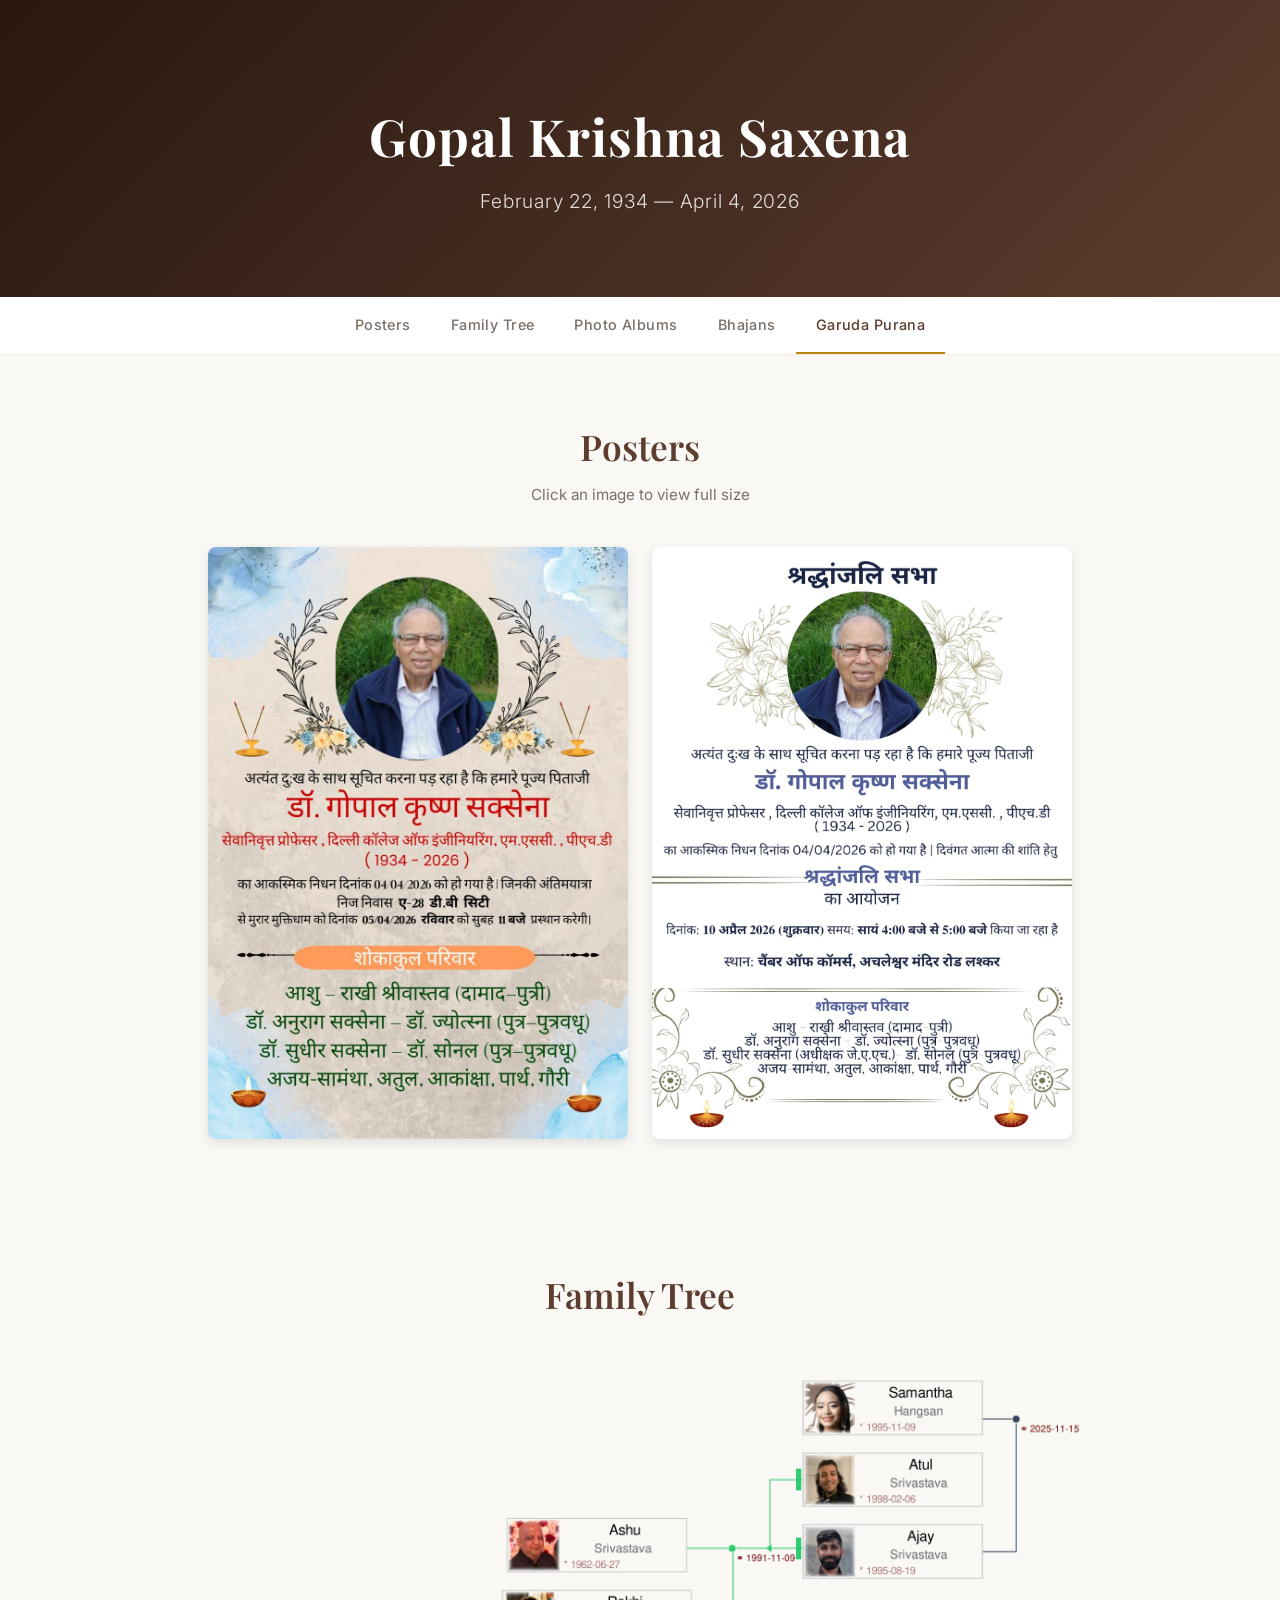
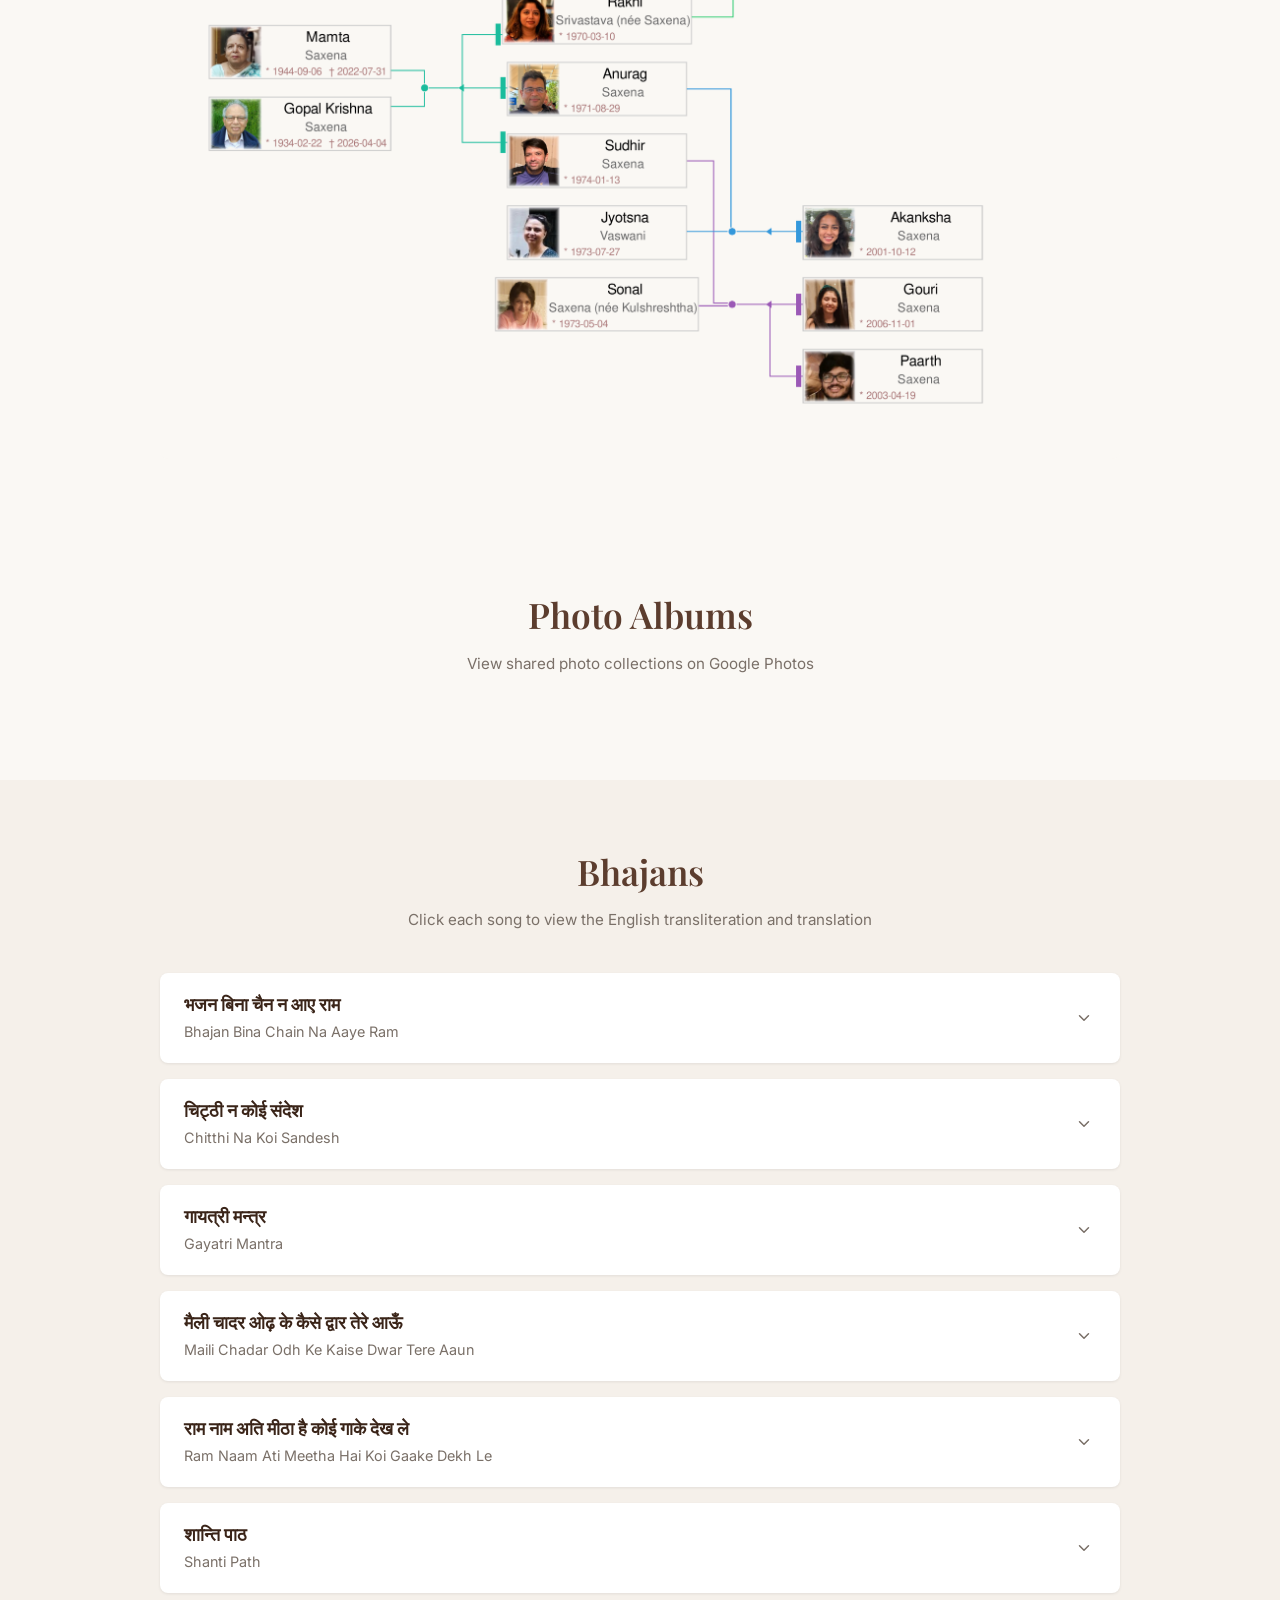
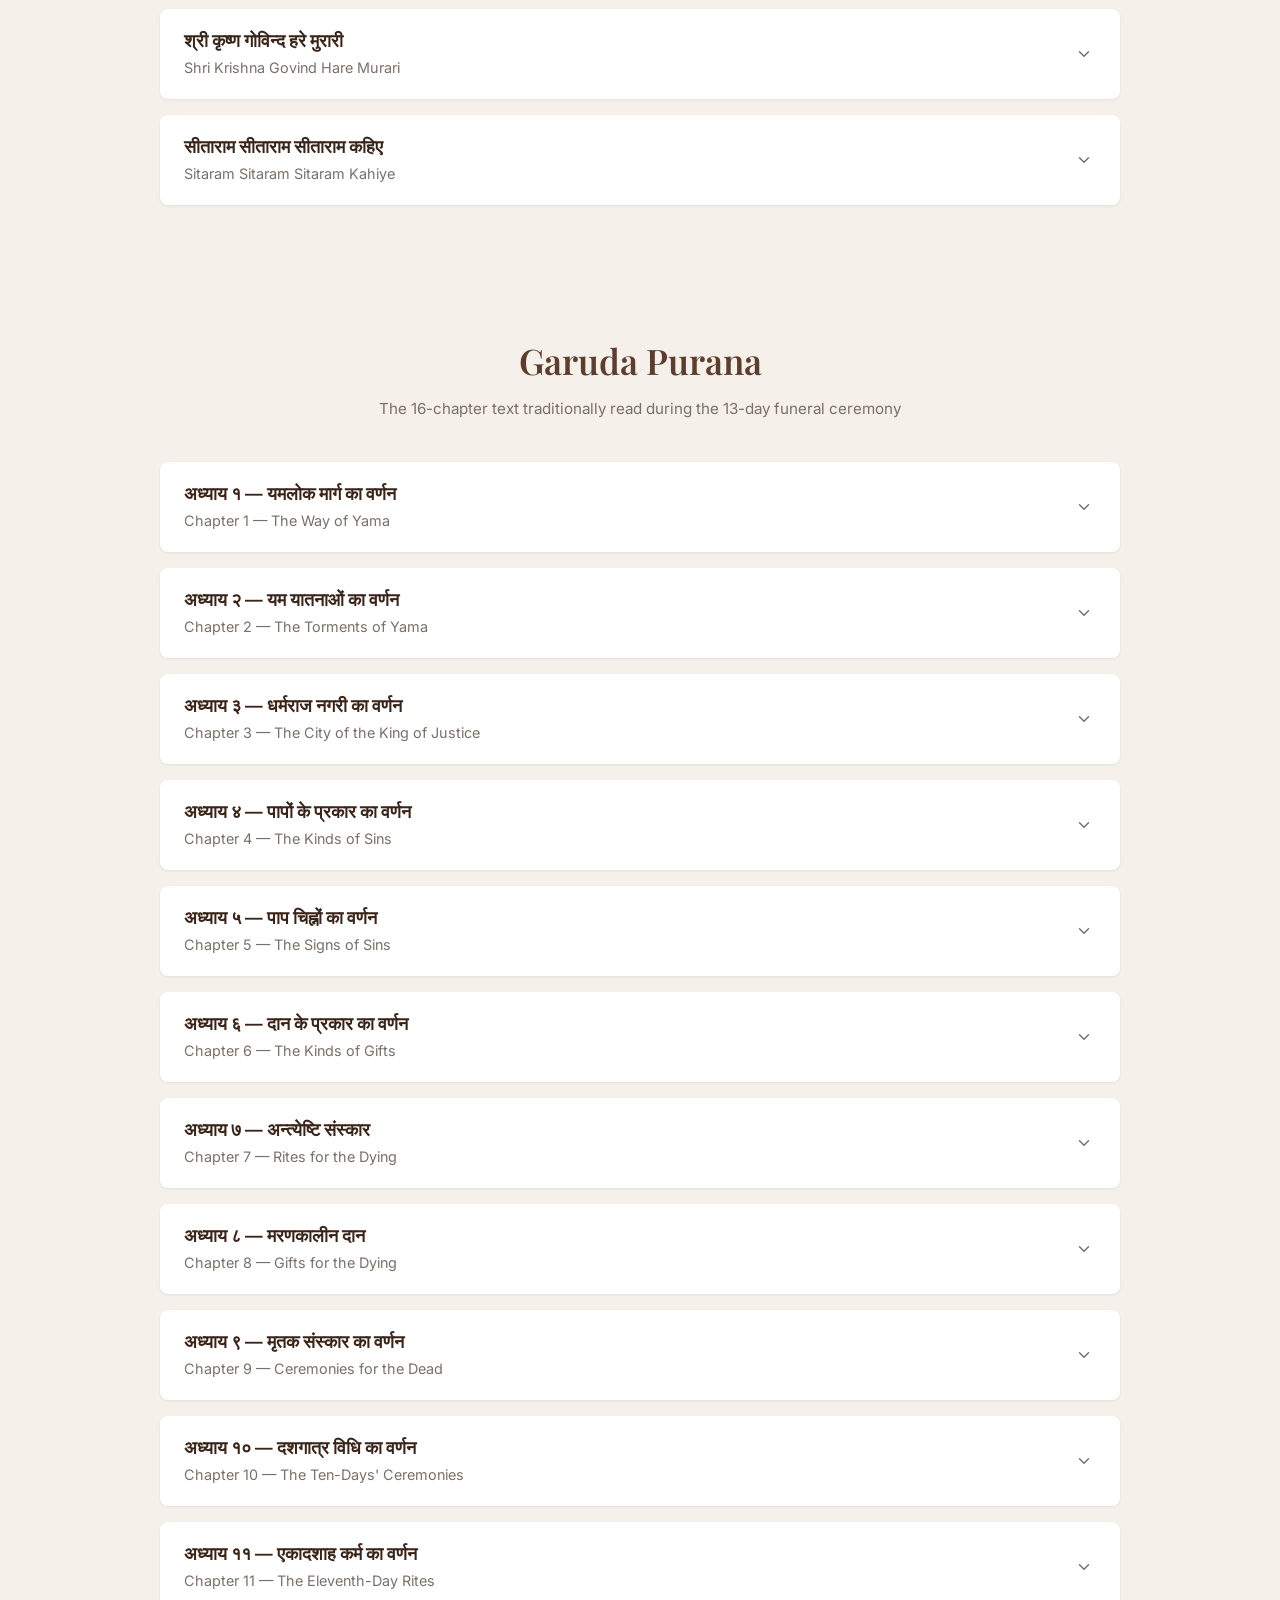
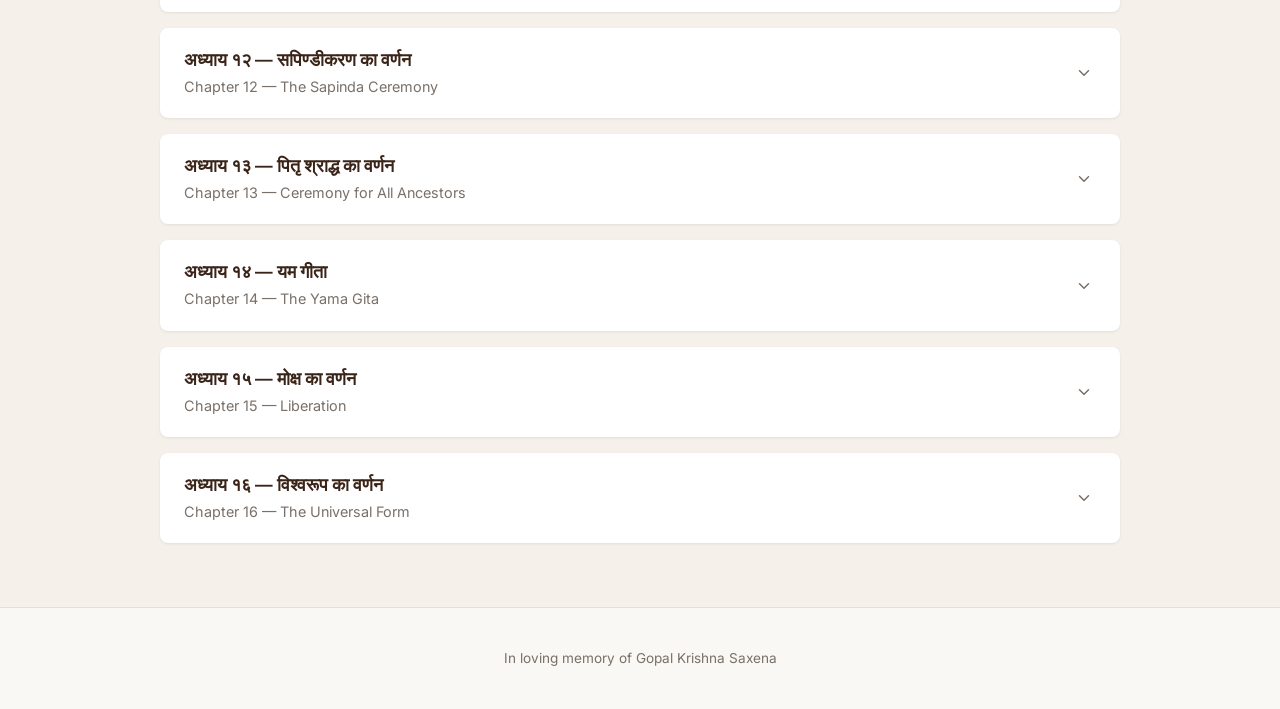
==== gopal-krishna-saxena/index.html @ dea7c31b "expand gk-saxena site into broader saxenafamily.com site" ====
<!DOCTYPE html>

<html lang="en">
<head>
<meta charset="utf-8"/>
<meta content="width=device-width, initial-scale=1.0" name="viewport"/>
<title>Gopal Krishna Saxena — In Loving Memory</title>
<meta content="A memorial tribute to Gopal Krishna Saxena (1934–2026). Photos, prayer songs with transliterations, and family photo albums." name="description"/>
<link href="https://fonts.googleapis.com" rel="preconnect"/>
<link crossorigin="" href="https://fonts.gstatic.com" rel="preconnect"/>
<link href="https://fonts.googleapis.com/css2?family=Playfair+Display:wght@400;600;700&amp;family=Inter:wght@300;400;500;600&amp;display=swap" rel="stylesheet"/>
<link href="style.css" rel="stylesheet"/>
</head>
<body>
<!-- ============ Hero ============ -->
<header class="hero">
<h1>Gopal Krishna Saxena</h1>
<p class="hero-dates">February 22, 1934 — April 4, 2026</p>
</header>
<!-- ============ Navbar ============ -->
<nav class="navbar">
<div class="nav-container">
<a class="nav-link" href="#posters">Posters</a>
<a class="nav-link" href="#family-tree">Family Tree</a>
<a class="nav-link" href="#photo-albums">Photo Albums</a>
<a class="nav-link" href="#bhajans">Bhajans</a>
<a class="nav-link" href="#garuda-purana">Garuda Purana</a>
</div>
</nav>
<main>
<!-- ============ Photos ============ -->
<section class="section" id="posters">
<div class="container">
<h2 class="section-title">Posters</h2>
<p class="section-subtitle">Click an image to view full size</p>
<div class="photo-grid" id="poster-grid">
</div>
</div>
</section>
<!-- ============ Family Tree ============ -->
<section class="section" id="family-tree">
<div class="container">
<h2 class="section-title">Family Tree</h2>
<div class="family-tree-container" id="family-tree-container">
</div>
</div>
</section>
<!-- ============ Albums ============ -->
<section class="section" id="photo-albums">
<div class="container">
<h2 class="section-title">Photo Albums</h2>
<p class="section-subtitle">View shared photo collections on Google Photos</p>
<div class="album-grid" id="album-grid"></div>
</div>
</section>
<!-- ============ Bhajans ============ -->
<section class="section section-alt" id="bhajans">
<div class="container">
<h2 class="section-title">Bhajans</h2>
<p class="section-subtitle">Click each song to view the English transliteration and translation</p>
<div class="bhajan-list">
<div class="bhajan-card" data-bhajan="bhajan-bina-chain-na-aaye-ram">
<div aria-expanded="false" class="bhajan-header" role="button" tabindex="0">
<div class="bhajan-titles">
<div class="bhajan-title-hi" lang="hi">भजन बिना चैन न आए राम</div>
<div class="bhajan-title-en">Bhajan Bina Chain Na Aaye Ram</div>
</div>
<span class="expand-icon"><svg viewbox="0 0 24 24"><polyline points="6 9 12 15 18 9"></polyline></svg></span>
</div>
<div class="bhajan-body">
<div class="bhajan-body-inner">
<div class="bhajan-content"><div class="lazy-load-placeholder">Loading...</div></div>
</div>
</div>
</div>
<div class="bhajan-card" data-bhajan="chitthi-na-koi-sandesh">
<div aria-expanded="false" class="bhajan-header" role="button" tabindex="0">
<div class="bhajan-titles">
<div class="bhajan-title-hi" lang="hi">चिट्ठी न कोई संदेश</div>
<div class="bhajan-title-en">Chitthi Na Koi Sandesh</div>
</div>
<span class="expand-icon"><svg viewbox="0 0 24 24"><polyline points="6 9 12 15 18 9"></polyline></svg></span>
</div>
<div class="bhajan-body">
<div class="bhajan-body-inner">
<div class="bhajan-content"><div class="lazy-load-placeholder">Loading...</div></div>
</div>
</div>
</div>
<div class="bhajan-card" data-bhajan="gayatri-mantra">
<div aria-expanded="false" class="bhajan-header" role="button" tabindex="0">
<div class="bhajan-titles">
<div class="bhajan-title-hi" lang="hi">गायत्री मन्त्र</div>
<div class="bhajan-title-en">Gayatri Mantra</div>
</div>
<span class="expand-icon"><svg viewbox="0 0 24 24"><polyline points="6 9 12 15 18 9"></polyline></svg></span>
</div>
<div class="bhajan-body">
<div class="bhajan-body-inner">
<div class="bhajan-content"><div class="lazy-load-placeholder">Loading...</div></div>
</div>
</div>
</div>
<div class="bhajan-card" data-bhajan="maili-chadar-odh-ke-kaise-dwar-tere-aaun">
<div aria-expanded="false" class="bhajan-header" role="button" tabindex="0">
<div class="bhajan-titles">
<div class="bhajan-title-hi" lang="hi">मैली चादर ओढ़ के कैसे द्वार तेरे आऊँ</div>
<div class="bhajan-title-en">Maili Chadar Odh Ke Kaise Dwar Tere Aaun</div>
</div>
<span class="expand-icon"><svg viewbox="0 0 24 24"><polyline points="6 9 12 15 18 9"></polyline></svg></span>
</div>
<div class="bhajan-body">
<div class="bhajan-body-inner">
<div class="bhajan-content"><div class="lazy-load-placeholder">Loading...</div></div>
</div>
</div>
</div>
<div class="bhajan-card" data-bhajan="ram-naam-ati-meetha-hai-koi-gaake-dekh-le">
<div aria-expanded="false" class="bhajan-header" role="button" tabindex="0">
<div class="bhajan-titles">
<div class="bhajan-title-hi" lang="hi">राम नाम अति मीठा है कोई गाके देख ले</div>
<div class="bhajan-title-en">Ram Naam Ati Meetha Hai Koi Gaake Dekh Le</div>
</div>
<span class="expand-icon"><svg viewbox="0 0 24 24"><polyline points="6 9 12 15 18 9"></polyline></svg></span>
</div>
<div class="bhajan-body">
<div class="bhajan-body-inner">
<div class="bhajan-content"><div class="lazy-load-placeholder">Loading...</div></div>
</div>
</div>
</div>
<div class="bhajan-card" data-bhajan="shanti-path">
<div aria-expanded="false" class="bhajan-header" role="button" tabindex="0">
<div class="bhajan-titles">
<div class="bhajan-title-hi" lang="hi">शान्ति पाठ</div>
<div class="bhajan-title-en">Shanti Path</div>
</div>
<span class="expand-icon"><svg viewbox="0 0 24 24"><polyline points="6 9 12 15 18 9"></polyline></svg></span>
</div>
<div class="bhajan-body">
<div class="bhajan-body-inner">
<div class="bhajan-content"><div class="lazy-load-placeholder">Loading...</div></div>
</div>
</div>
</div>
<div class="bhajan-card" data-bhajan="shri-krishna-govind-hare-murari">
<div aria-expanded="false" class="bhajan-header" role="button" tabindex="0">
<div class="bhajan-titles">
<div class="bhajan-title-hi" lang="hi">श्री कृष्ण गोविन्द हरे मुरारी</div>
<div class="bhajan-title-en">Shri Krishna Govind Hare Murari</div>
</div>
<span class="expand-icon"><svg viewbox="0 0 24 24"><polyline points="6 9 12 15 18 9"></polyline></svg></span>
</div>
<div class="bhajan-body">
<div class="bhajan-body-inner">
<div class="bhajan-content"><div class="lazy-load-placeholder">Loading...</div></div>
</div>
</div>
</div>
<div class="bhajan-card" data-bhajan="sitaram-sitaram-sitaram-kahiye">
<div aria-expanded="false" class="bhajan-header" role="button" tabindex="0">
<div class="bhajan-titles">
<div class="bhajan-title-hi" lang="hi">सीताराम सीताराम सीताराम कहिए</div>
<div class="bhajan-title-en">Sitaram Sitaram Sitaram Kahiye</div>
</div>
<span class="expand-icon"><svg viewbox="0 0 24 24"><polyline points="6 9 12 15 18 9"></polyline></svg></span>
</div>
<div class="bhajan-body">
<div class="bhajan-body-inner">
<div class="bhajan-content"><div class="lazy-load-placeholder">Loading...</div></div>
</div>
</div>
</div>
</div><!-- /bhajan-list -->
</div>
</section>
<!-- ============ Garuda Purana ============ -->
<section class="section section-alt" id="garuda-purana">
<div class="container">
<h2 class="section-title">Garuda Purana</h2>
<p class="section-subtitle">The 16-chapter text traditionally read during the 13-day funeral ceremony</p>
<div class="bhajan-list" id="garuda-purana-list">
<div class="bhajan-card" data-chapter="01"><div aria-expanded="false" class="bhajan-header" role="button" tabindex="0"><div class="bhajan-titles"><div class="bhajan-title-hi" lang="hi">अध्याय १ — यमलोक मार्ग का वर्णन</div><div class="bhajan-title-en">Chapter 1 — The Way of Yama</div></div><span class="expand-icon"><svg viewbox="0 0 24 24"><polyline points="6 9 12 15 18 9"></polyline></svg></span></div><div class="bhajan-body"><div class="bhajan-body-inner"><div class="bhajan-content"><div class="lazy-load-placeholder">Loading...</div></div></div></div></div>
<div class="bhajan-card" data-chapter="02"><div aria-expanded="false" class="bhajan-header" role="button" tabindex="0"><div class="bhajan-titles"><div class="bhajan-title-hi" lang="hi">अध्याय २ — यम यातनाओं का वर्णन</div><div class="bhajan-title-en">Chapter 2 — The Torments of Yama</div></div><span class="expand-icon"><svg viewbox="0 0 24 24"><polyline points="6 9 12 15 18 9"></polyline></svg></span></div><div class="bhajan-body"><div class="bhajan-body-inner"><div class="bhajan-content"><div class="lazy-load-placeholder">Loading...</div></div></div></div></div>
<div class="bhajan-card" data-chapter="03"><div aria-expanded="false" class="bhajan-header" role="button" tabindex="0"><div class="bhajan-titles"><div class="bhajan-title-hi" lang="hi">अध्याय ३ — धर्मराज नगरी का वर्णन</div><div class="bhajan-title-en">Chapter 3 — The City of the King of Justice</div></div><span class="expand-icon"><svg viewbox="0 0 24 24"><polyline points="6 9 12 15 18 9"></polyline></svg></span></div><div class="bhajan-body"><div class="bhajan-body-inner"><div class="bhajan-content"><div class="lazy-load-placeholder">Loading...</div></div></div></div></div>
<div class="bhajan-card" data-chapter="04"><div aria-expanded="false" class="bhajan-header" role="button" tabindex="0"><div class="bhajan-titles"><div class="bhajan-title-hi" lang="hi">अध्याय ४ — पापों के प्रकार का वर्णन</div><div class="bhajan-title-en">Chapter 4 — The Kinds of Sins</div></div><span class="expand-icon"><svg viewbox="0 0 24 24"><polyline points="6 9 12 15 18 9"></polyline></svg></span></div><div class="bhajan-body"><div class="bhajan-body-inner"><div class="bhajan-content"><div class="lazy-load-placeholder">Loading...</div></div></div></div></div>
<div class="bhajan-card" data-chapter="05"><div aria-expanded="false" class="bhajan-header" role="button" tabindex="0"><div class="bhajan-titles"><div class="bhajan-title-hi" lang="hi">अध्याय ५ — पाप चिह्नों का वर्णन</div><div class="bhajan-title-en">Chapter 5 — The Signs of Sins</div></div><span class="expand-icon"><svg viewbox="0 0 24 24"><polyline points="6 9 12 15 18 9"></polyline></svg></span></div><div class="bhajan-body"><div class="bhajan-body-inner"><div class="bhajan-content"><div class="lazy-load-placeholder">Loading...</div></div></div></div></div>
<div class="bhajan-card" data-chapter="06"><div aria-expanded="false" class="bhajan-header" role="button" tabindex="0"><div class="bhajan-titles"><div class="bhajan-title-hi" lang="hi">अध्याय ६ — दान के प्रकार का वर्णन</div><div class="bhajan-title-en">Chapter 6 — The Kinds of Gifts</div></div><span class="expand-icon"><svg viewbox="0 0 24 24"><polyline points="6 9 12 15 18 9"></polyline></svg></span></div><div class="bhajan-body"><div class="bhajan-body-inner"><div class="bhajan-content"><div class="lazy-load-placeholder">Loading...</div></div></div></div></div>
<div class="bhajan-card" data-chapter="07"><div aria-expanded="false" class="bhajan-header" role="button" tabindex="0"><div class="bhajan-titles"><div class="bhajan-title-hi" lang="hi">अध्याय ७ — अन्त्येष्टि संस्कार</div><div class="bhajan-title-en">Chapter 7 — Rites for the Dying</div></div><span class="expand-icon"><svg viewbox="0 0 24 24"><polyline points="6 9 12 15 18 9"></polyline></svg></span></div><div class="bhajan-body"><div class="bhajan-body-inner"><div class="bhajan-content"><div class="lazy-load-placeholder">Loading...</div></div></div></div></div>
<div class="bhajan-card" data-chapter="08"><div aria-expanded="false" class="bhajan-header" role="button" tabindex="0"><div class="bhajan-titles"><div class="bhajan-title-hi" lang="hi">अध्याय ८ — मरणकालीन दान</div><div class="bhajan-title-en">Chapter 8 — Gifts for the Dying</div></div><span class="expand-icon"><svg viewbox="0 0 24 24"><polyline points="6 9 12 15 18 9"></polyline></svg></span></div><div class="bhajan-body"><div class="bhajan-body-inner"><div class="bhajan-content"><div class="lazy-load-placeholder">Loading...</div></div></div></div></div>
<div class="bhajan-card" data-chapter="09"><div aria-expanded="false" class="bhajan-header" role="button" tabindex="0"><div class="bhajan-titles"><div class="bhajan-title-hi" lang="hi">अध्याय ९ — मृतक संस्कार का वर्णन</div><div class="bhajan-title-en">Chapter 9 — Ceremonies for the Dead</div></div><span class="expand-icon"><svg viewbox="0 0 24 24"><polyline points="6 9 12 15 18 9"></polyline></svg></span></div><div class="bhajan-body"><div class="bhajan-body-inner"><div class="bhajan-content"><div class="lazy-load-placeholder">Loading...</div></div></div></div></div>
<div class="bhajan-card" data-chapter="10"><div aria-expanded="false" class="bhajan-header" role="button" tabindex="0"><div class="bhajan-titles"><div class="bhajan-title-hi" lang="hi">अध्याय १० — दशगात्र विधि का वर्णन</div><div class="bhajan-title-en">Chapter 10 — The Ten-Days' Ceremonies</div></div><span class="expand-icon"><svg viewbox="0 0 24 24"><polyline points="6 9 12 15 18 9"></polyline></svg></span></div><div class="bhajan-body"><div class="bhajan-body-inner"><div class="bhajan-content"><div class="lazy-load-placeholder">Loading...</div></div></div></div></div>
<div class="bhajan-card" data-chapter="11"><div aria-expanded="false" class="bhajan-header" role="button" tabindex="0"><div class="bhajan-titles"><div class="bhajan-title-hi" lang="hi">अध्याय ११ — एकादशाह कर्म का वर्णन</div><div class="bhajan-title-en">Chapter 11 — The Eleventh-Day Rites</div></div><span class="expand-icon"><svg viewbox="0 0 24 24"><polyline points="6 9 12 15 18 9"></polyline></svg></span></div><div class="bhajan-body"><div class="bhajan-body-inner"><div class="bhajan-content"><div class="lazy-load-placeholder">Loading...</div></div></div></div></div>
<div class="bhajan-card" data-chapter="12"><div aria-expanded="false" class="bhajan-header" role="button" tabindex="0"><div class="bhajan-titles"><div class="bhajan-title-hi" lang="hi">अध्याय १२ — सपिण्डीकरण का वर्णन</div><div class="bhajan-title-en">Chapter 12 — The Sapinda Ceremony</div></div><span class="expand-icon"><svg viewbox="0 0 24 24"><polyline points="6 9 12 15 18 9"></polyline></svg></span></div><div class="bhajan-body"><div class="bhajan-body-inner"><div class="bhajan-content"><div class="lazy-load-placeholder">Loading...</div></div></div></div></div>
<div class="bhajan-card" data-chapter="13"><div aria-expanded="false" class="bhajan-header" role="button" tabindex="0"><div class="bhajan-titles"><div class="bhajan-title-hi" lang="hi">अध्याय १३ — पितृ श्राद्ध का वर्णन</div><div class="bhajan-title-en">Chapter 13 — Ceremony for All Ancestors</div></div><span class="expand-icon"><svg viewbox="0 0 24 24"><polyline points="6 9 12 15 18 9"></polyline></svg></span></div><div class="bhajan-body"><div class="bhajan-body-inner"><div class="bhajan-content"><div class="lazy-load-placeholder">Loading...</div></div></div></div></div>
<div class="bhajan-card" data-chapter="14"><div aria-expanded="false" class="bhajan-header" role="button" tabindex="0"><div class="bhajan-titles"><div class="bhajan-title-hi" lang="hi">अध्याय १४ — यम गीता</div><div class="bhajan-title-en">Chapter 14 — The Yama Gita</div></div><span class="expand-icon"><svg viewbox="0 0 24 24"><polyline points="6 9 12 15 18 9"></polyline></svg></span></div><div class="bhajan-body"><div class="bhajan-body-inner"><div class="bhajan-content"><div class="lazy-load-placeholder">Loading...</div></div></div></div></div>
<div class="bhajan-card" data-chapter="15"><div aria-expanded="false" class="bhajan-header" role="button" tabindex="0"><div class="bhajan-titles"><div class="bhajan-title-hi" lang="hi">अध्याय १५ — मोक्ष का वर्णन</div><div class="bhajan-title-en">Chapter 15 — Liberation</div></div><span class="expand-icon"><svg viewbox="0 0 24 24"><polyline points="6 9 12 15 18 9"></polyline></svg></span></div><div class="bhajan-body"><div class="bhajan-body-inner"><div class="bhajan-content"><div class="lazy-load-placeholder">Loading...</div></div></div></div></div>
<div class="bhajan-card" data-chapter="16"><div aria-expanded="false" class="bhajan-header" role="button" tabindex="0"><div class="bhajan-titles"><div class="bhajan-title-hi" lang="hi">अध्याय १६ — विश्वरूप का वर्णन</div><div class="bhajan-title-en">Chapter 16 — The Universal Form</div></div><span class="expand-icon"><svg viewbox="0 0 24 24"><polyline points="6 9 12 15 18 9"></polyline></svg></span></div><div class="bhajan-body"><div class="bhajan-body-inner"><div class="bhajan-content"><div class="lazy-load-placeholder">Loading...</div></div></div></div></div>
</div><!-- /garuda-purana-list -->
</div>
</section>
</main>
<!-- ============ Footer ============ -->
<footer class="footer">
<p>In loving memory of Gopal Krishna Saxena</p>
</footer>
<!-- ============ Lightbox ============ -->
<div class="lightbox" id="lightbox">
<button aria-label="Close" class="lightbox-close">×</button>
<img alt="" id="lightbox-img" src=""/>
</div>
<script src="script.js"></script>
</body>
</html>
---- gopal-krishna-saxena/style.css ----
/* ============================================================
   Memorial Website for Gopal Krishna Saxena
   ============================================================ */

:root {
  --color-bg: #faf8f4;
  --color-surface: #ffffff;
  --color-primary: #5c3d2e;
  --color-primary-dark: #3a2418;
  --color-accent: #b8860b;
  --color-accent-light: #d4a843;
  --color-text: #2d2a26;
  --color-text-muted: #7a7068;
  --color-border: #e6ddd4;
  --color-border-light: #f0ebe5;
  --color-hero-start: #2a1810;
  --color-hero-end: #5c3d2e;
  --color-section-alt: #f5f0ea;
  --shadow-sm: 0 1px 3px rgba(0, 0, 0, 0.08);
  --shadow-md: 0 4px 12px rgba(0, 0, 0, 0.1);
  --shadow-lg: 0 8px 24px rgba(0, 0, 0, 0.12);
  --radius: 8px;
  --max-width: 960px;
  --transition: 0.3s ease;
}

/* Reset */
*, *::before, *::after {
  box-sizing: border-box;
  margin: 0;
  padding: 0;
}

html, body {
  overflow-x: hidden;
}

html {
  scroll-behavior: smooth;
  scroll-padding-top: 64px;
}

body {
  font-family: 'Inter', -apple-system, BlinkMacSystemFont, 'Segoe UI', sans-serif;
  color: var(--color-text);
  background: var(--color-bg);
  line-height: 1.6;
  -webkit-font-smoothing: antialiased;
}

/* ---- Hero ---- */
.hero {
  background: linear-gradient(135deg, var(--color-hero-start) 0%, var(--color-hero-end) 100%);
  color: #fff;
  text-align: center;
  padding: 6rem 1.5rem 5rem;
}

.hero h1 {
  font-family: 'Playfair Display', 'Georgia', serif;
  font-size: clamp(2rem, 5vw, 3.2rem);
  font-weight: 700;
  letter-spacing: 0.02em;
  margin-bottom: 0.5rem;
}

.hero-dates {
  font-size: clamp(1rem, 2.5vw, 1.2rem);
  font-weight: 300;
  opacity: 0.85;
  letter-spacing: 0.04em;
}

.hero-ornament {
  font-size: 1.5rem;
  margin-bottom: 1rem;
  opacity: 0.6;
  letter-spacing: 0.5em;
}

/* ---- Navbar ---- */
.navbar {
  position: sticky;
  top: 0;
  z-index: 100;
  background: rgba(255, 255, 255, 0.95);
  backdrop-filter: blur(10px);
  -webkit-backdrop-filter: blur(10px);
  border-bottom: 1px solid var(--color-border-light);
  transition: box-shadow var(--transition);
}

.navbar.scrolled {
  box-shadow: var(--shadow-sm);
}

.nav-container {
  max-width: var(--max-width);
  margin: 0 auto;
  display: flex;
  justify-content: center;
  gap: 0;
  padding: 0;
  overflow-x: auto;
  -webkit-overflow-scrolling: touch;
}

.nav-link {
  display: flex;
  align-items: center;
  text-align: center;
  padding: 1rem 1.25rem;
  text-decoration: none;
  color: var(--color-text-muted);
  font-size: 0.9rem;
  font-weight: 500;
  letter-spacing: 0.03em;
  border-bottom: 2px solid transparent;
  transition: color var(--transition), border-color var(--transition);
}

.nav-link:hover {
  color: var(--color-primary);
}

.nav-link.active {
  color: var(--color-primary);
  border-bottom-color: var(--color-accent);
}

/* ---- Sections ---- */
.section {
  padding: 4rem 1.5rem;
}

.section-alt {
  background: var(--color-section-alt);
}

.container {
  max-width: var(--max-width);
  margin: 0 auto;
}

.section-title {
  font-family: 'Playfair Display', 'Georgia', serif;
  font-size: clamp(1.6rem, 3.5vw, 2.2rem);
  font-weight: 600;
  text-align: center;
  margin-bottom: 0.5rem;
  color: var(--color-primary);
}

.section-subtitle {
  text-align: center;
  color: var(--color-text-muted);
  font-size: 0.95rem;
  margin-bottom: 2.5rem;
}

/* ---- Photo Grid ---- */
.photo-grid {
  display: flex;
  flex-wrap: wrap;
  gap: 1.5rem;
  margin-top: 2rem;
  justify-content: center;
}

.photo-card {
  border-radius: var(--radius);
  overflow: hidden;
  box-shadow: var(--shadow-md);
  cursor: pointer;
  transition: transform var(--transition), box-shadow var(--transition);
  background: var(--color-surface);
  max-width: 420px;
}

.photo-card:hover {
  transform: translateY(-3px);
  box-shadow: var(--shadow-lg);
}

.photo-card img {
  width: 100%;
  height: auto;
  display: block;
}

.photo-card .photo-caption {
  padding: 0.75rem 1rem;
  font-size: 0.85rem;
  color: var(--color-text-muted);
}

/* ---- Bhajan Cards ---- */
.bhajan-list {
  display: flex;
  flex-direction: column;
  gap: 1rem;
}

.bhajan-card {
  background: var(--color-surface);
  border-radius: var(--radius);
  box-shadow: var(--shadow-sm);
  overflow: hidden;
  transition: box-shadow var(--transition);
}

.bhajan-card:hover {
  box-shadow: var(--shadow-md);
}

.bhajan-header {
  display: flex;
  align-items: center;
  justify-content: space-between;
  padding: 1.25rem 1.5rem;
  cursor: pointer;
  user-select: none;
  gap: 1rem;
}

.bhajan-header:focus-visible {
  outline: 2px solid var(--color-accent);
  outline-offset: -2px;
}

.bhajan-number {
  font-family: 'Playfair Display', serif;
  font-size: 1.5rem;
  font-weight: 700;
  color: var(--color-accent);
  min-width: 2rem;
}

.bhajan-titles {
  flex: 1;
  min-width: 0;
}

.bhajan-title-hi {
  font-size: 1.1rem;
  font-weight: 600;
  line-height: 1.4;
  color: var(--color-primary-dark);
}

.bhajan-title-en {
  font-size: 0.9rem;
  color: var(--color-text-muted);
  margin-top: 0.15rem;
}

.expand-icon {
  width: 24px;
  height: 24px;
  display: flex;
  align-items: center;
  justify-content: center;
  flex-shrink: 0;
  transition: transform var(--transition);
}

.expand-icon svg {
  width: 18px;
  height: 18px;
  stroke: var(--color-text-muted);
  fill: none;
  stroke-width: 2;
  stroke-linecap: round;
  stroke-linejoin: round;
}

.bhajan-card.expanded .expand-icon {
  transform: rotate(180deg);
}

/* Expand/collapse animation */
.bhajan-body {
  display: grid;
  grid-template-rows: 0fr;
  transition: grid-template-rows 0.4s ease;
}

.bhajan-card.expanded .bhajan-body {
  grid-template-rows: 1fr;
}

.bhajan-body-inner {
  overflow: hidden;
}

.bhajan-content {
  padding: 0 1.5rem 1.5rem;
}

/* Context blurb */
.bhajan-context {
  font-size: 0.9rem;
  color: var(--color-text-muted);
  font-style: italic;
  padding: 0.75rem 1rem;
  background: var(--color-border-light);
  border-radius: calc(var(--radius) / 2);
  margin-bottom: 1.5rem;
  line-height: 1.5;
}

/* Hindi lyrics */
.bhajan-hindi {
  margin-bottom: 1.5rem;
}

.bhajan-hindi h4,
.columns-header h4 {
  font-size: 0.8rem;
  font-weight: 600;
  text-transform: uppercase;
  letter-spacing: 0.1em;
  color: var(--color-accent);
  margin-bottom: 0.75rem;
}

.hindi-lyrics {
  font-size: 1.05rem;
  line-height: 1.8;
}

.hindi-lyrics .verse {
  margin-bottom: 1rem;
}

.hindi-lyrics .verse:last-child {
  margin-bottom: 0;
}

/* Side-by-side columns */
.bhajan-columns {
  padding-top: 0;
}

.columns-header {
  display: grid;
  grid-template-columns: 1fr 1fr 1fr;
  gap: 2rem;
  margin-bottom: 1rem;
}

.verse-pair {
  display: grid;
  grid-template-columns: 1fr 1fr 1fr;
  gap: 2rem;
  align-items: start;
  margin-bottom: 1.25rem;
  padding-bottom: 1.25rem;
  border-bottom: 1px solid var(--color-border-light);
}

.verse-pair:last-child {
  border-bottom: none;
  margin-bottom: 0;
  padding-bottom: 0;
}

.verse-pair p {
  margin-bottom: 0.3rem;
  line-height: 1.6;
}

.verse-pair p:last-child {
  margin-bottom: 0;
}

.verse-transliteration {
  font-size: 1rem;
}

.verse-hindi {
  font-size: 1rem;
}

.verse-translation {
  font-size: 0.95rem;
  color: var(--color-text-muted);
}

.lazy-load-placeholder {
  text-align: center;
  padding: 2rem;
  color: var(--color-text-muted);
  font-style: italic;
}

/* Bhajan sources */
.bhajan-sources {
  margin-top: 1.25rem;
  padding-top: 1rem;
  border-top: 1px solid var(--color-border-light);
  font-size: 0.8rem;
  color: var(--color-text-muted);
}

.bhajan-sources a {
  color: var(--color-accent);
  text-decoration: none;
}

.bhajan-sources a:hover {
  text-decoration: underline;
}

/* ---- Family Tree ---- */
.family-tree-container {
  text-align: center;
  background: var(--color-bg);
  border-radius: var(--radius);
}

.family-tree-img {
  width: 100%;
  height: auto;
  border-radius: var(--radius);
}

/* ---- Album Grid ---- */
.album-grid {
  display: flex;
  flex-direction: column;
  gap: 1rem;
  margin-top: 2rem;
  max-width: 480px;
  margin-left: auto;
  margin-right: auto;
}

.album-card {
  display: flex;
  align-items: center;
  justify-content: space-between;
  padding: 1.25rem 1.5rem;
  background: var(--color-surface);
  border-radius: var(--radius);
  box-shadow: var(--shadow-sm);
  text-decoration: none;
  color: var(--color-text);
  transition: transform var(--transition), box-shadow var(--transition);
}

.album-card:hover {
  transform: translateY(-2px);
  box-shadow: var(--shadow-md);
}

.album-card h3 {
  font-family: 'Playfair Display', serif;
  font-size: 1.1rem;
  font-weight: 600;
  color: var(--color-primary);
}

.album-card .album-link-text {
  font-size: 0.8rem;
  color: var(--color-accent);
  font-weight: 500;
  white-space: nowrap;
}

/* ---- Lightbox ---- */
.lightbox {
  position: fixed;
  inset: 0;
  z-index: 1000;
  background: rgba(0, 0, 0, 0.9);
  display: flex;
  align-items: center;
  justify-content: center;
  padding: 2rem;
  opacity: 0;
  visibility: hidden;
  transition: opacity var(--transition), visibility var(--transition);
  cursor: pointer;
}

.lightbox.open {
  opacity: 1;
  visibility: visible;
}

.lightbox img {
  max-width: 100%;
  max-height: 90vh;
  object-fit: contain;
  border-radius: 4px;
  cursor: default;
}

.lightbox-close {
  position: absolute;
  top: 1rem;
  right: 1.5rem;
  background: none;
  border: none;
  color: #fff;
  font-size: 2rem;
  cursor: pointer;
  opacity: 0.7;
  transition: opacity var(--transition);
  line-height: 1;
  padding: 0.5rem;
}

.lightbox-close:hover {
  opacity: 1;
}

/* ---- Footer ---- */
.footer {
  text-align: center;
  padding: 2.5rem 1.5rem;
  color: var(--color-text-muted);
  font-size: 0.85rem;
  border-top: 1px solid var(--color-border);
}

/* ---- Responsive ---- */
@media (max-width: 768px) {
  .hero {
    padding: 4rem 1.25rem 3.5rem;
  }

  .section {
    padding: 3rem 1.25rem;
  }

  .nav-link {
    padding: 0.75rem 0.6rem;
    font-size: 0.75rem;
  }

  /* Stack columns on mobile */
  .columns-header {
    display: none;
  }

  .verse-pair {
    grid-template-columns: 1fr;
    gap: 0;
  }

  .verse-transliteration {
    margin-bottom: 0.5rem;
  }

  .verse-hindi::before {
    content: 'Hindi';
    display: block;
    font-size: 0.7rem;
    font-weight: 600;
    text-transform: uppercase;
    letter-spacing: 0.08em;
    color: var(--color-accent);
    margin-bottom: 0.35rem;
  }

  .verse-hindi {
    margin-bottom: 0.5rem;
    padding-bottom: 0.5rem;
    border-bottom: 1px dashed var(--color-border-light);
  }

  .verse-transliteration::before {
    content: 'Transliteration';
    display: block;
    font-size: 0.7rem;
    font-weight: 600;
    text-transform: uppercase;
    letter-spacing: 0.08em;
    color: var(--color-accent);
    margin-bottom: 0.35rem;
  }

  .verse-translation::before {
    content: 'Translation';
    display: block;
    font-size: 0.7rem;
    font-weight: 600;
    text-transform: uppercase;
    letter-spacing: 0.08em;
    color: var(--color-accent);
    margin-bottom: 0.35rem;
  }

  .verse-translation {
    padding-top: 0.5rem;
    border-top: 1px dashed var(--color-border-light);
  }

  .bhajan-header {
    padding: 1rem 1.25rem;
  }

  .bhajan-content {
    padding: 0 1.25rem 1.25rem;
  }

  .bhajan-title-hi {
    font-size: 1rem;
  }

  .photo-grid {
    flex-direction: column;
    align-items: center;
  }
}

@media (max-width: 480px) {
}

  .bhajan-number {
    font-size: 1.2rem;
    min-width: 1.5rem;
  }
}

/* ---- Print ---- */
@media print {
  .navbar,
  .lightbox,
  .expand-icon,
  .photo-card,
  .album-card {
    display: none !important;
  }

  .hero {
    background: none;
    color: var(--color-text);
    padding: 2rem 0;
  }

  .hero::after {
    display: none;
  }

  .bhajan-body {
    grid-template-rows: 1fr !important;
  }

  .bhajan-body-inner {
    overflow: visible !important;
  }

  .bhajan-card {
    box-shadow: none;
    border: 1px solid #ccc;
    break-inside: avoid;
  }

  .section {
    padding: 1.5rem 0;
  }

  .verse-pair {
    break-inside: avoid;
  }
}
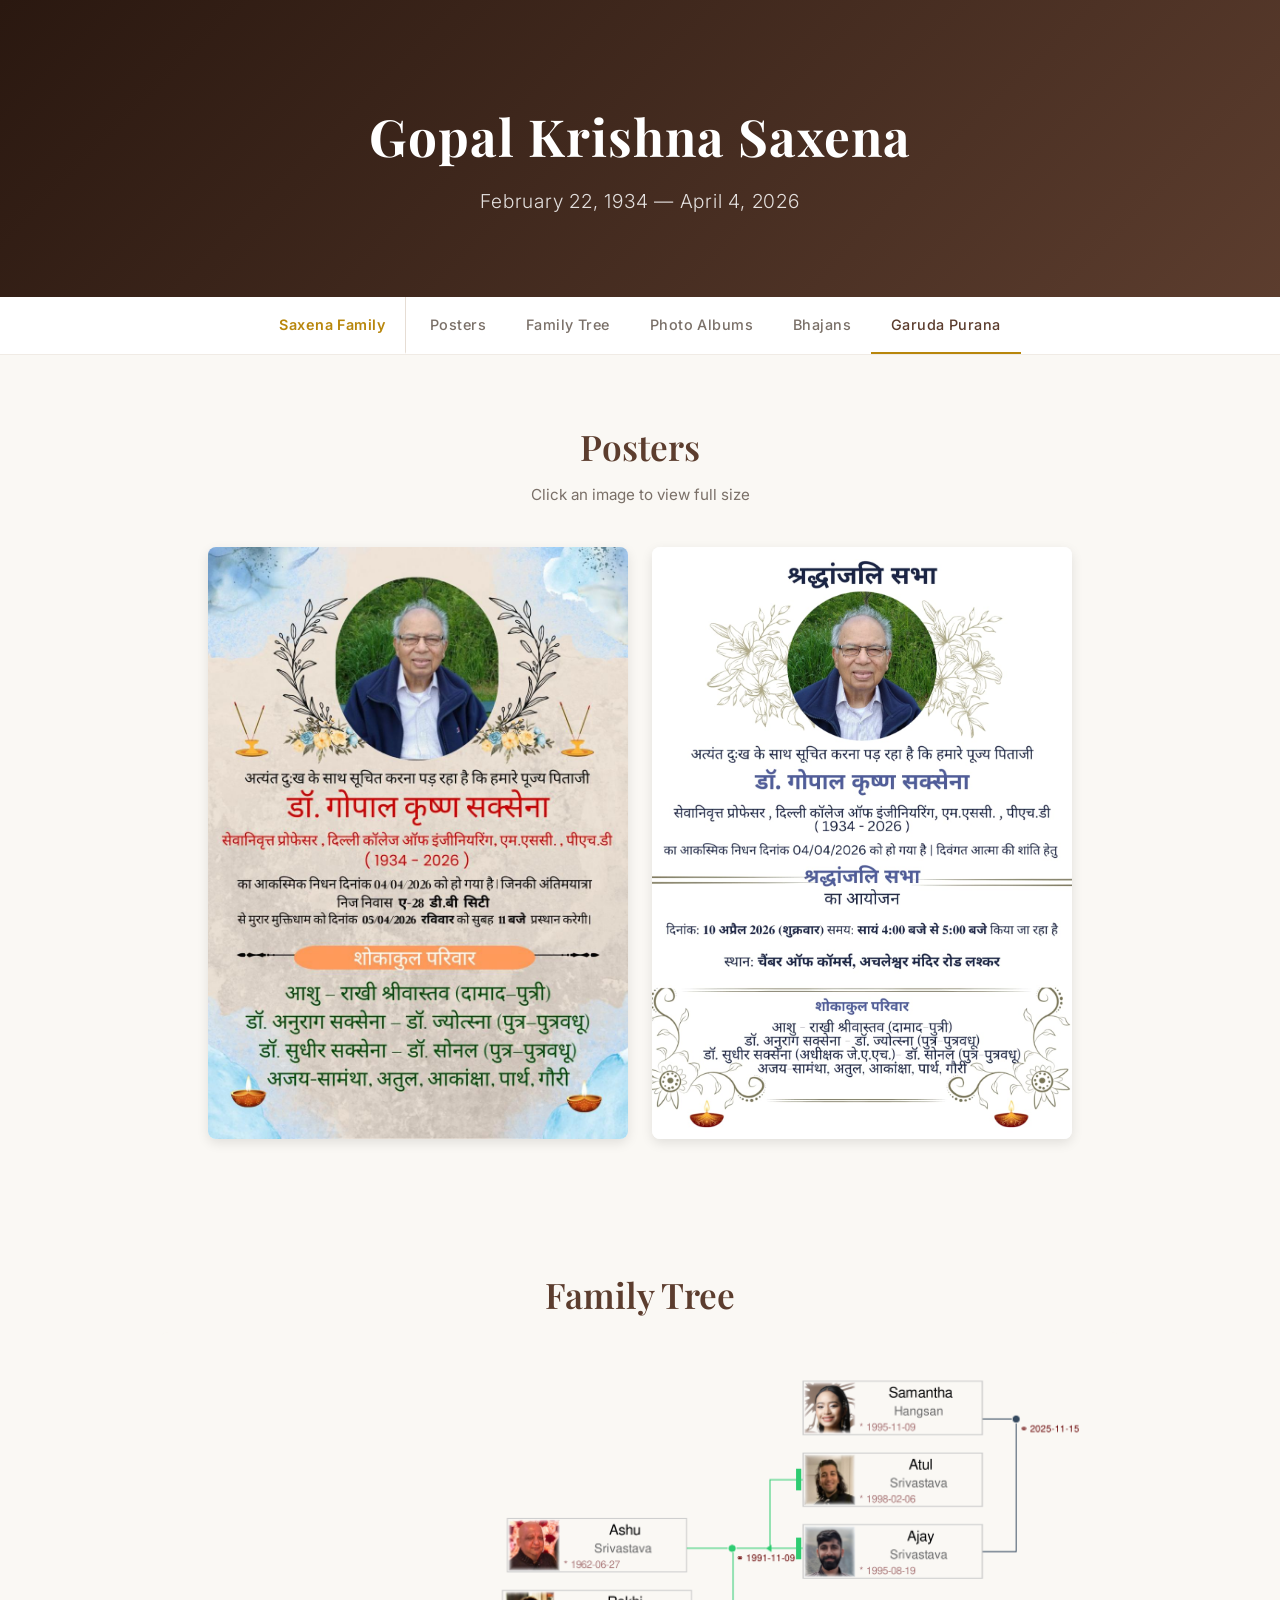
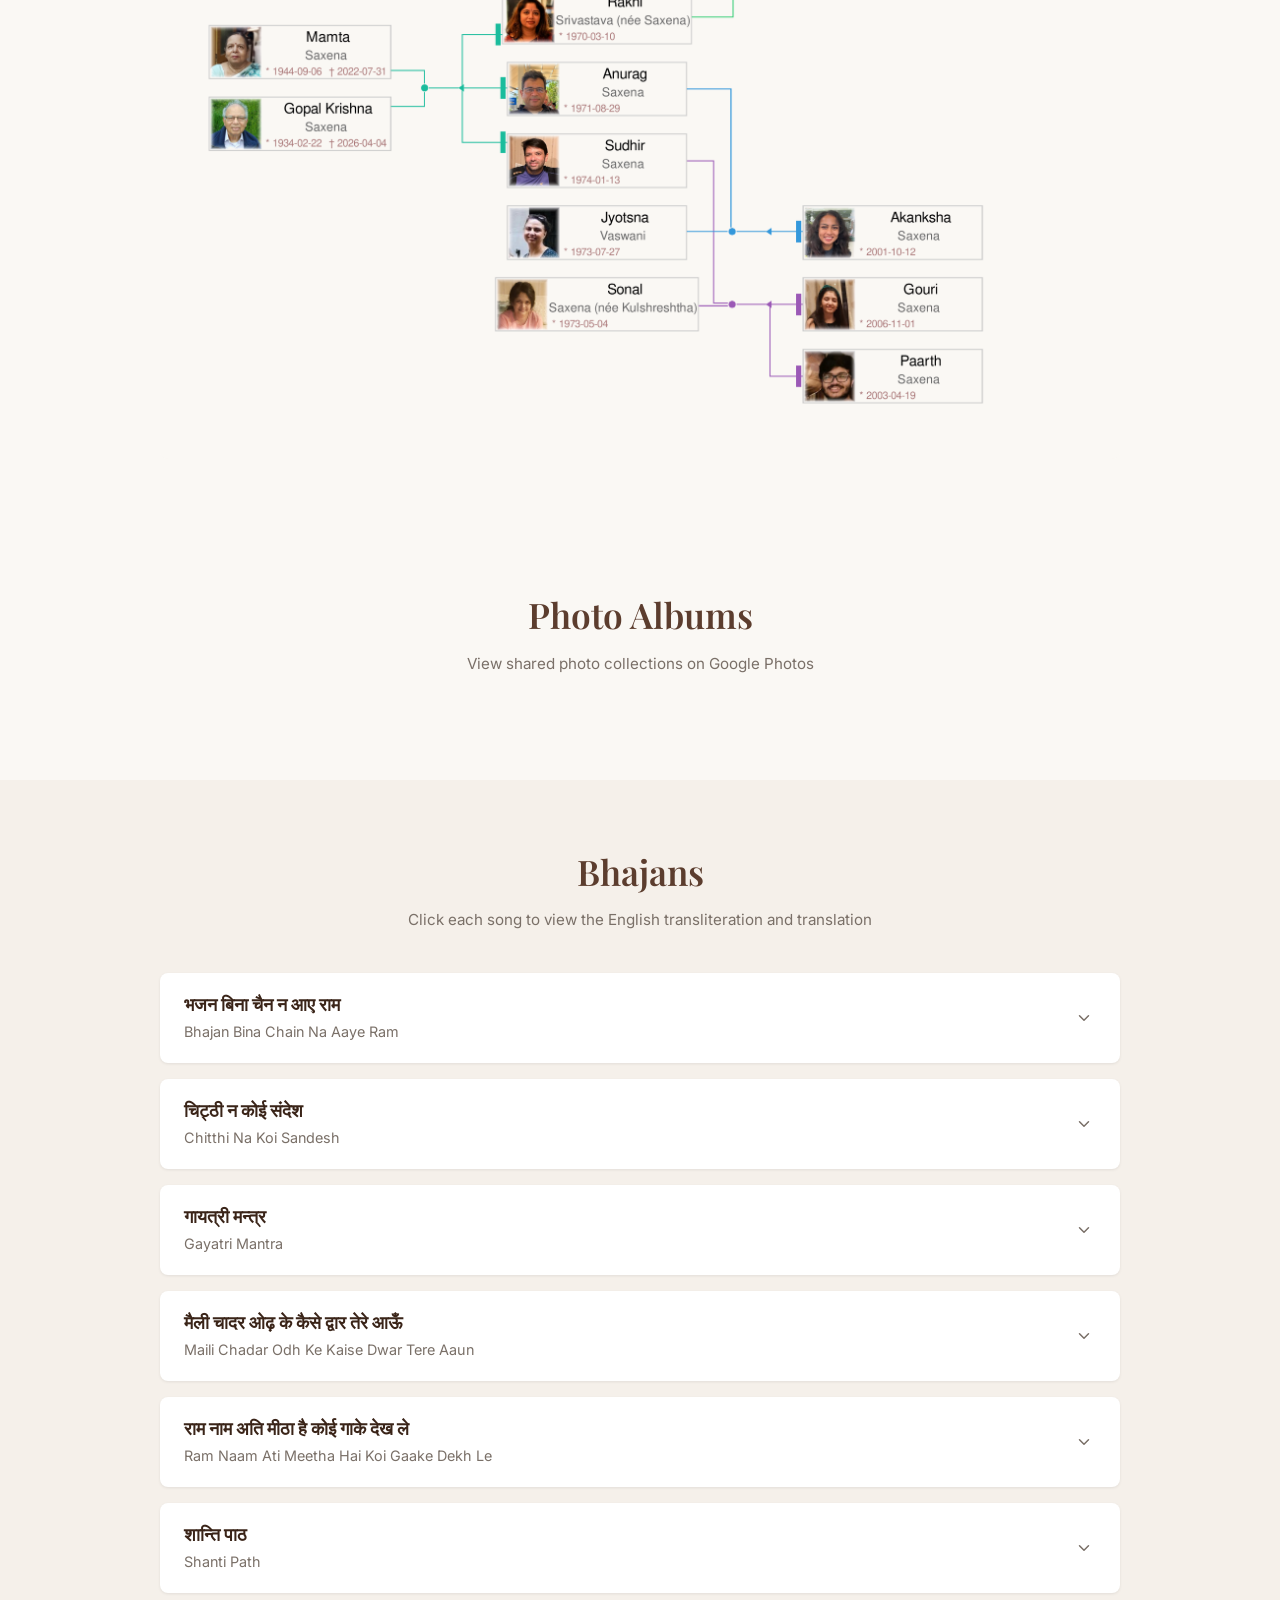
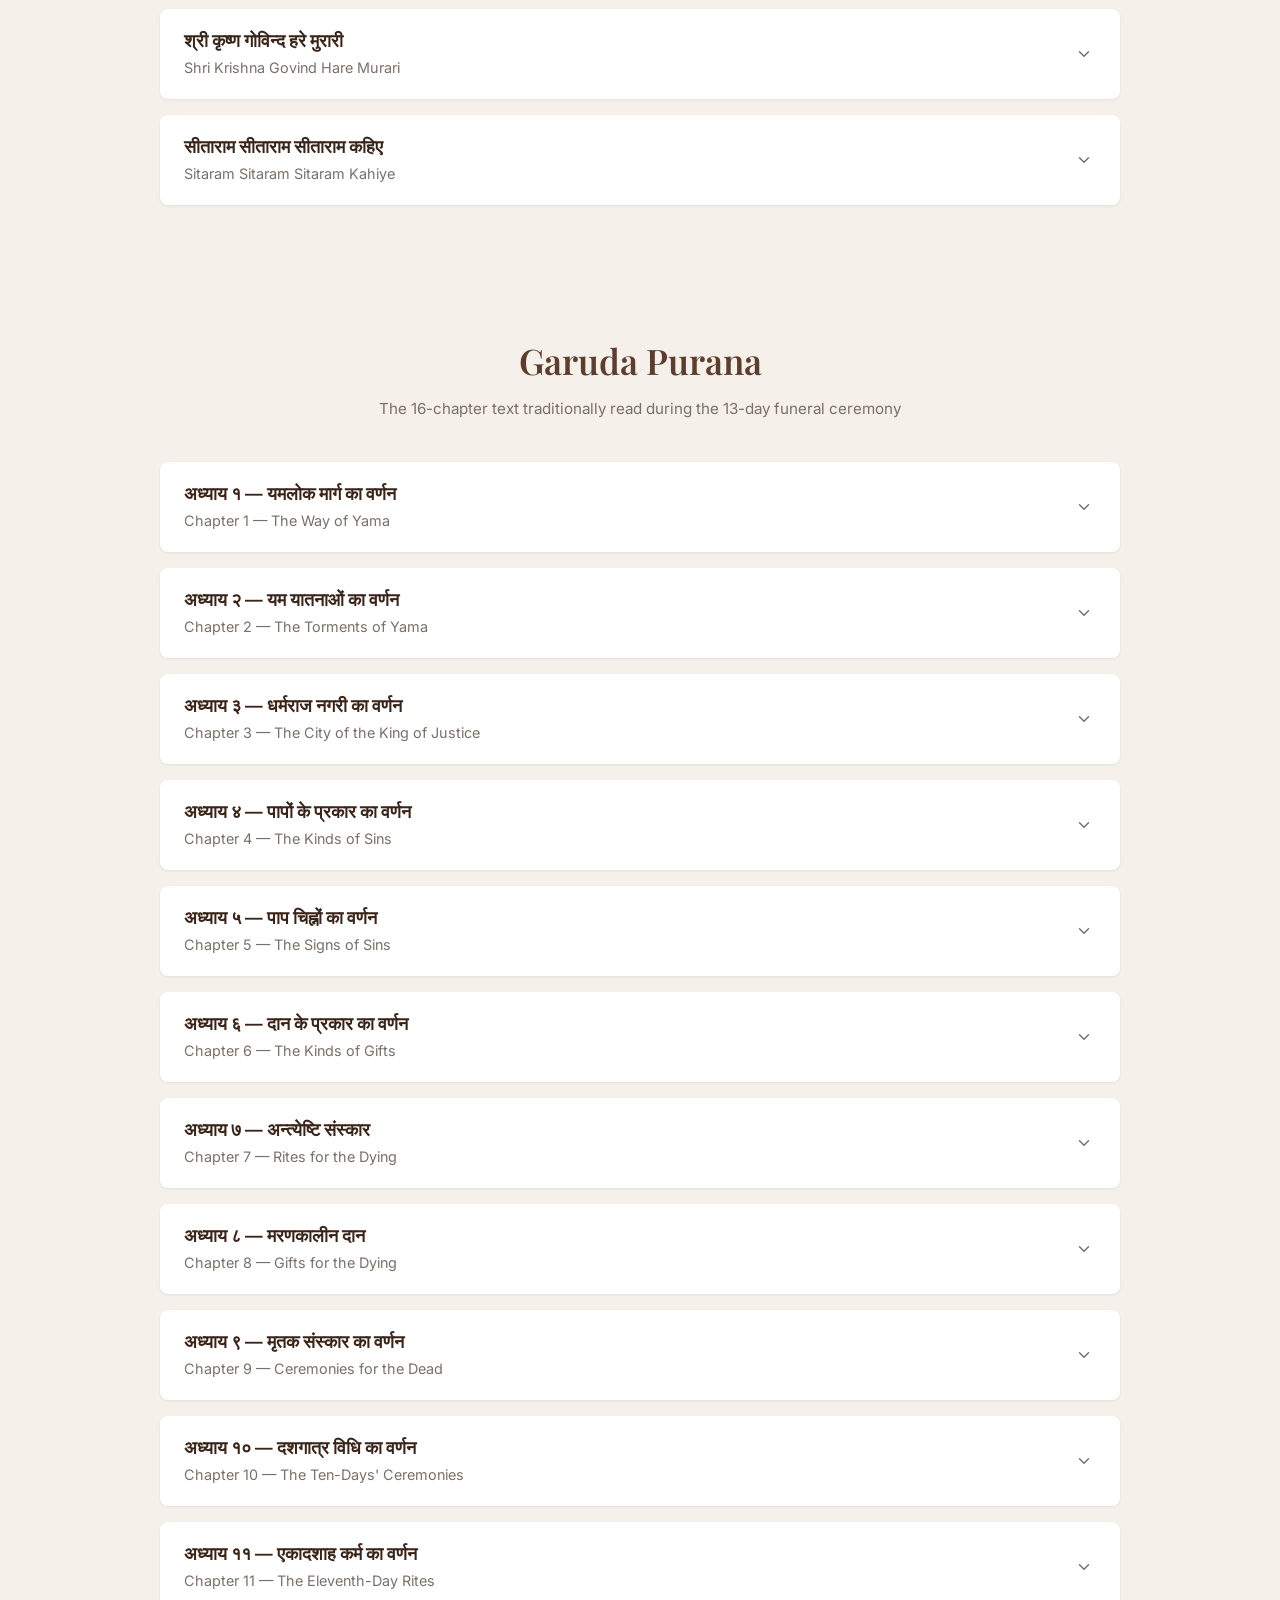
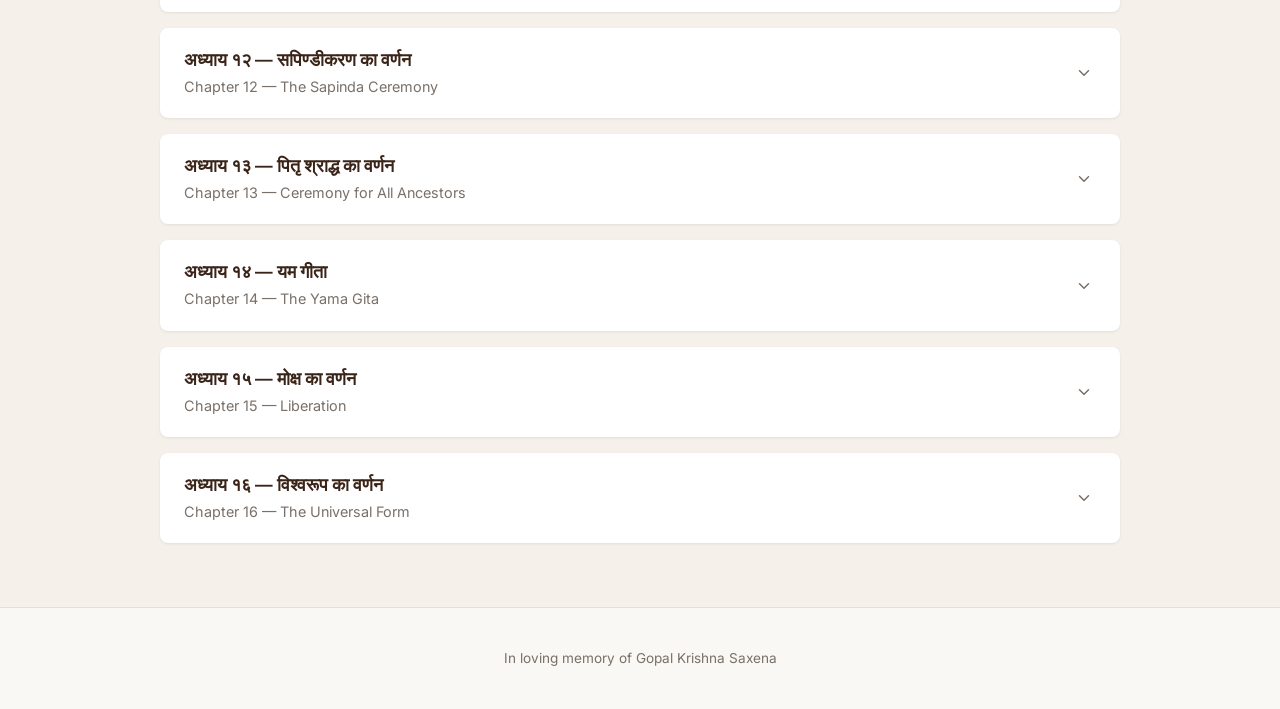
==== commit 6b66b3b1: "add back button to gopal-krishna-saxena page" ====
--- a/gopal-krishna-saxena/index.html
+++ b/gopal-krishna-saxena/index.html
@@ -20,6 +20,7 @@
 <!-- ============ Navbar ============ -->
 <nav class="navbar">
 <div class="nav-container">
+<a class="nav-link nav-back" href="/">Saxena Family</a>
 <a class="nav-link" href="#posters">Posters</a>
 <a class="nav-link" href="#family-tree">Family Tree</a>
 <a class="nav-link" href="#photo-albums">Photo Albums</a>
--- a/gopal-krishna-saxena/style.css
+++ b/gopal-krishna-saxena/style.css
@@ -123,6 +123,13 @@
   color: var(--color-primary);
 }
 
+.nav-back {
+  color: var(--color-accent);
+  font-weight: 600;
+  border-right: 1px solid var(--color-border);
+  margin-right: 0.25rem;
+}
+
 .nav-link.active {
   color: var(--color-primary);
   border-bottom-color: var(--color-accent);
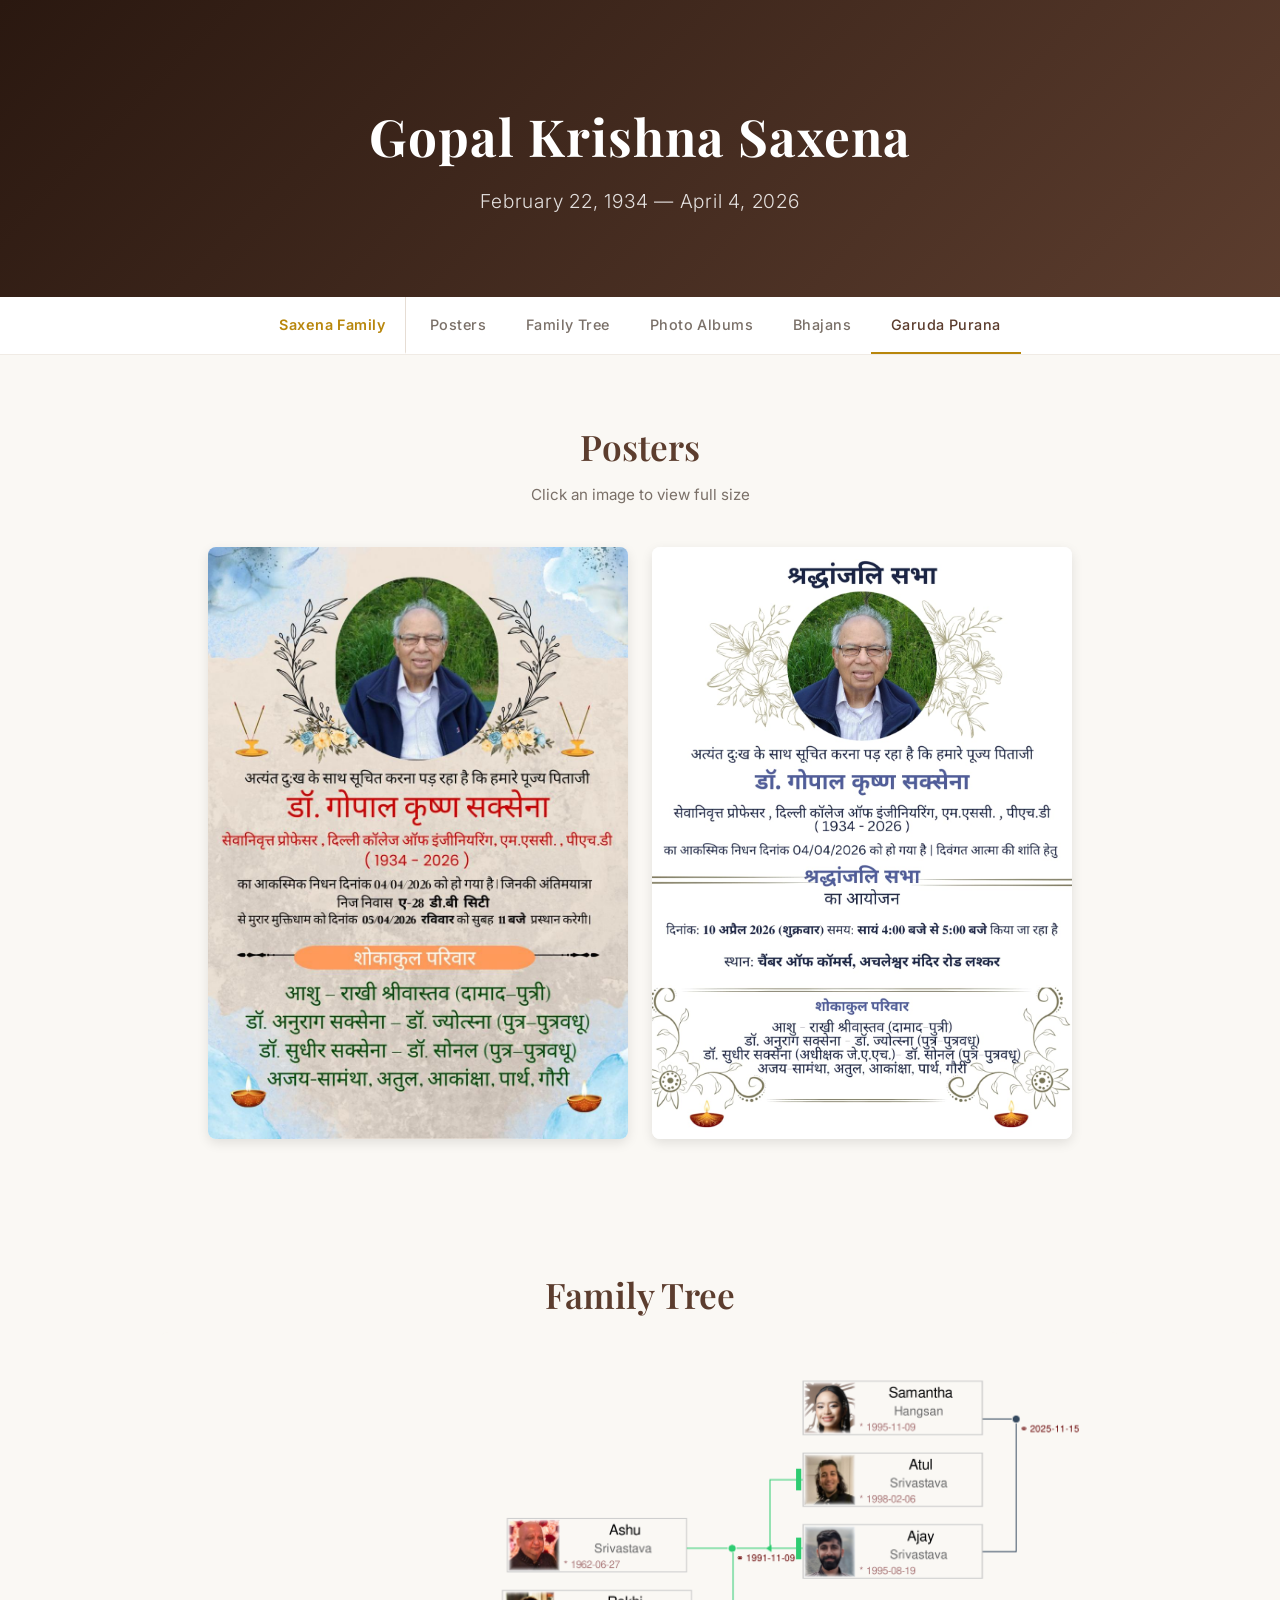
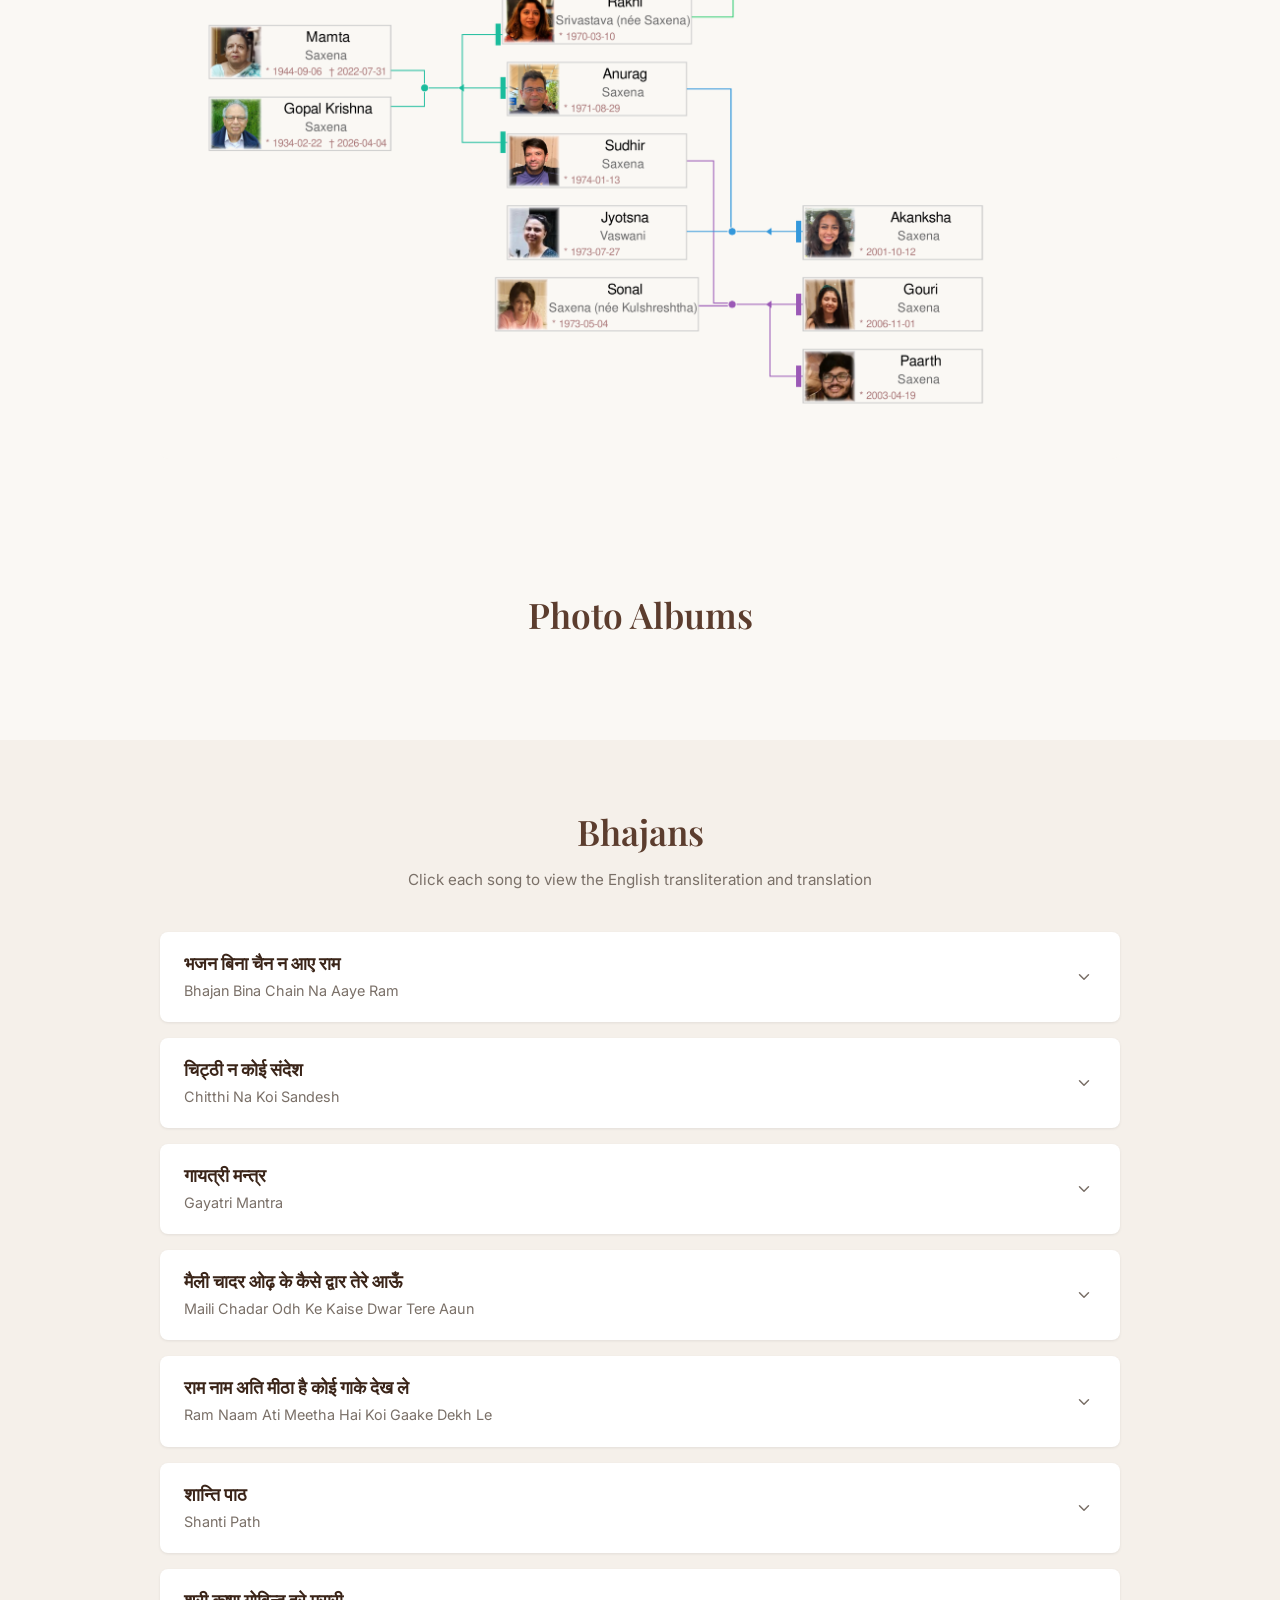
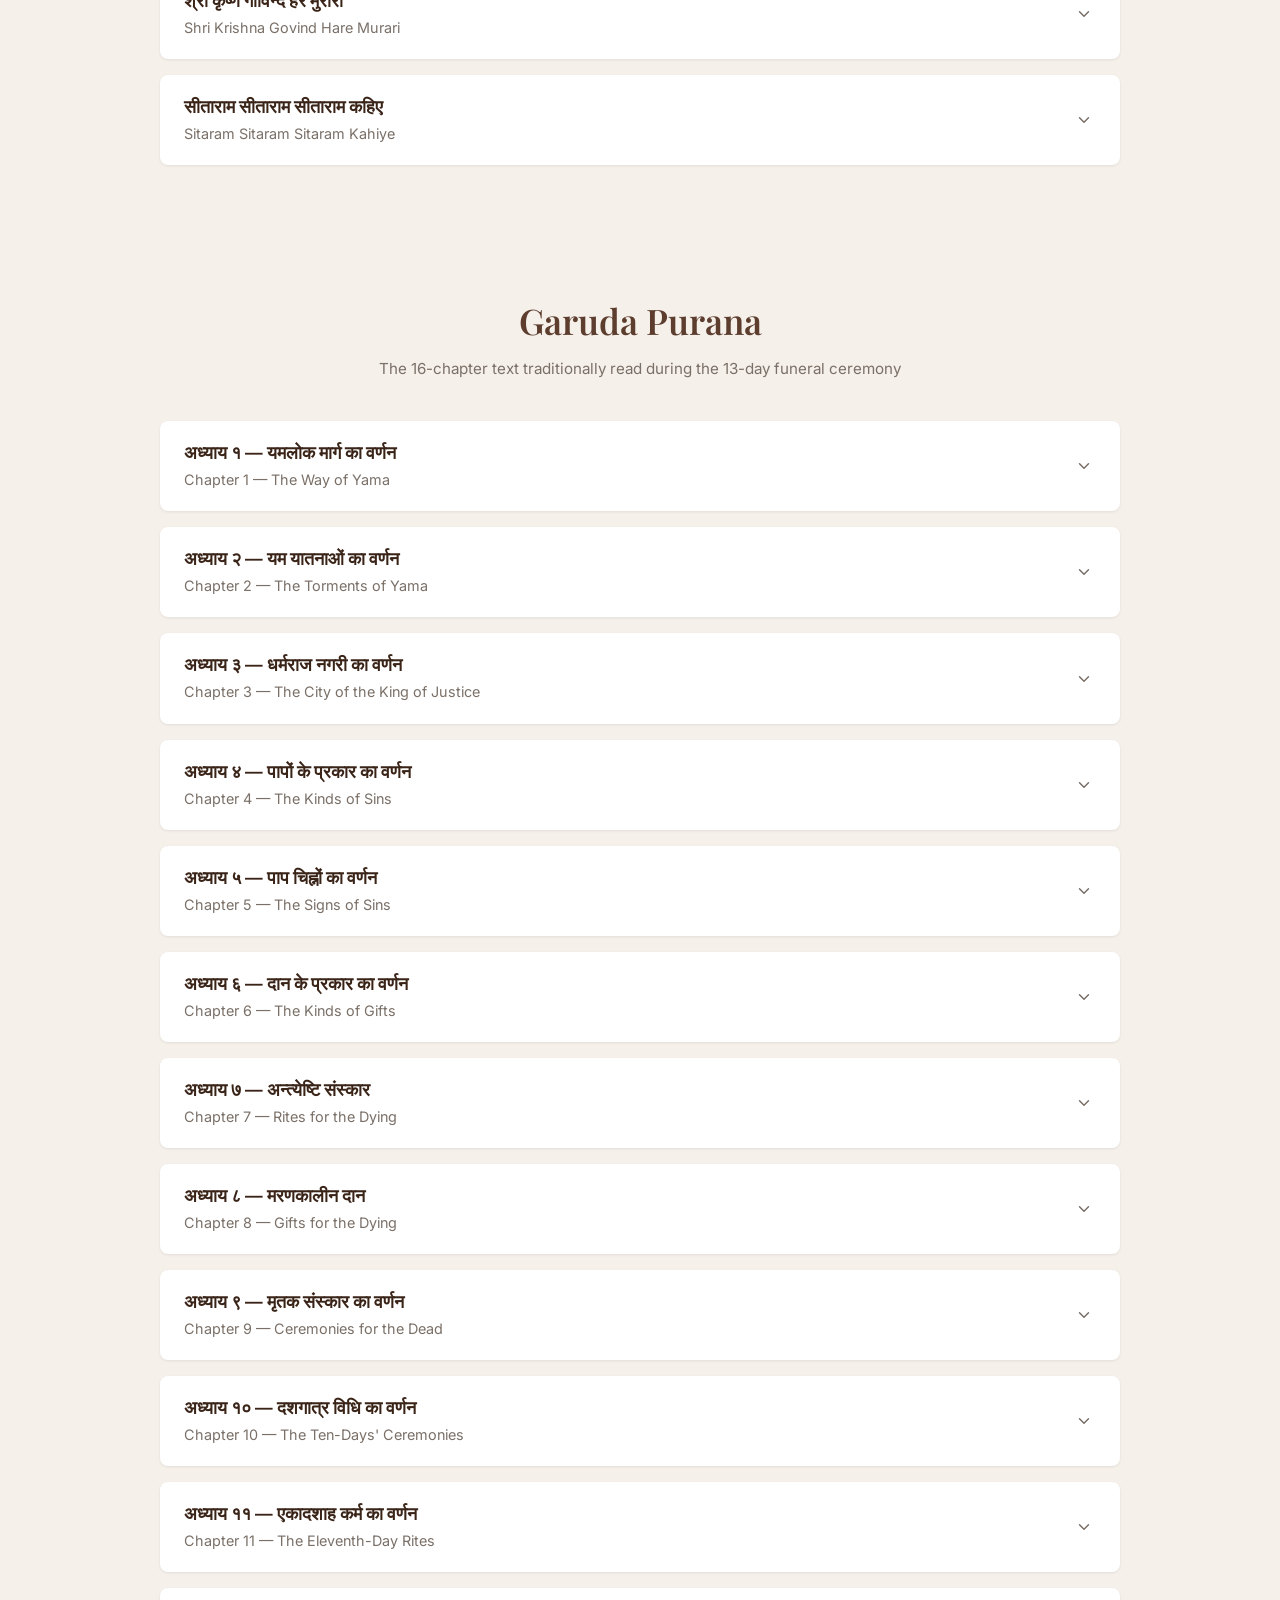
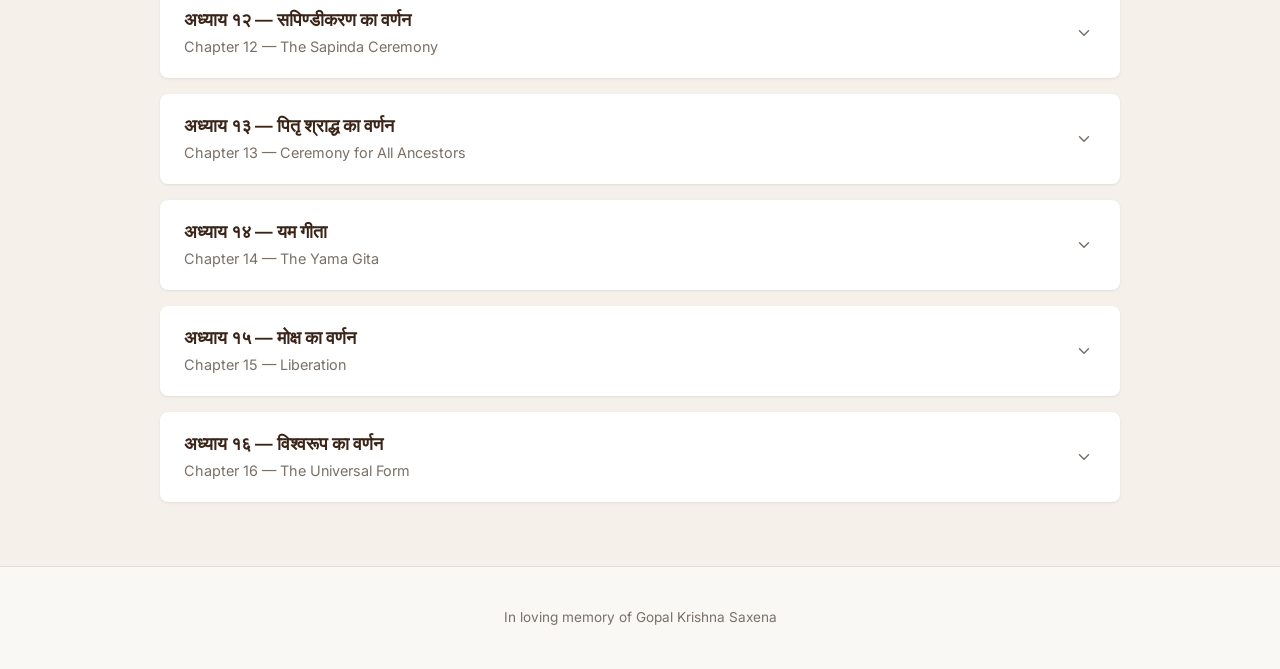
==== commit 2efdd74d: "add preview images to photo albums" ====
--- a/gopal-krishna-saxena/index.html
+++ b/gopal-krishna-saxena/index.html
@@ -50,7 +50,6 @@
 <section class="section" id="photo-albums">
 <div class="container">
 <h2 class="section-title">Photo Albums</h2>
-<p class="section-subtitle">View shared photo collections on Google Photos</p>
 <div class="album-grid" id="album-grid"></div>
 </div>
 </section>
--- a/gopal-krishna-saxena/style.css
+++ b/gopal-krishna-saxena/style.css
@@ -446,8 +446,8 @@
 .album-card {
   display: flex;
   align-items: center;
-  justify-content: space-between;
-  padding: 1.25rem 1.5rem;
+  gap: 1rem;
+  padding: 1rem 1.5rem;
   background: var(--color-surface);
   border-radius: var(--radius);
   box-shadow: var(--shadow-sm);
@@ -459,6 +459,22 @@
 .album-card:hover {
   transform: translateY(-2px);
   box-shadow: var(--shadow-md);
+}
+
+.album-cover {
+  width: 56px;
+  height: 56px;
+  border-radius: 8px;
+  object-fit: cover;
+  flex-shrink: 0;
+}
+
+.album-info {
+  flex: 1;
+  display: flex;
+  align-items: center;
+  justify-content: space-between;
+  gap: 0.5rem;
 }
 
 .album-card h3 {
